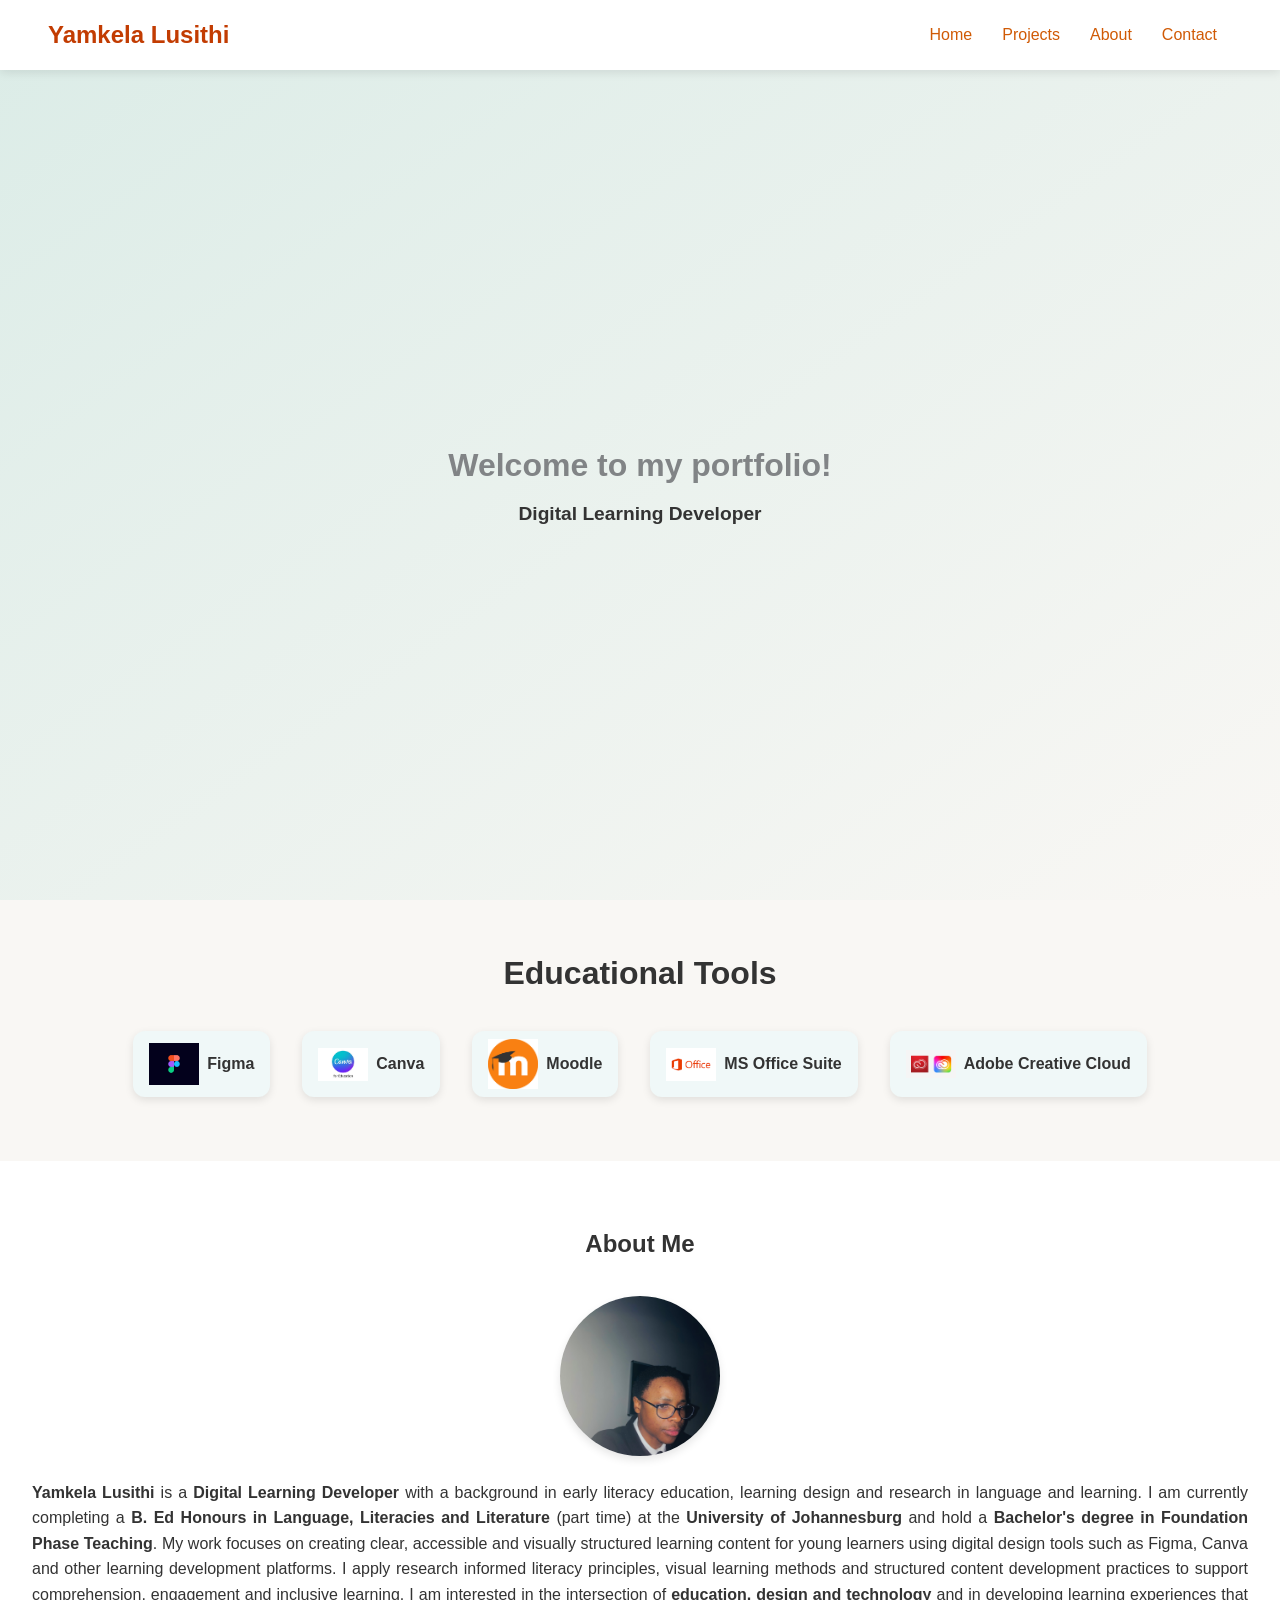
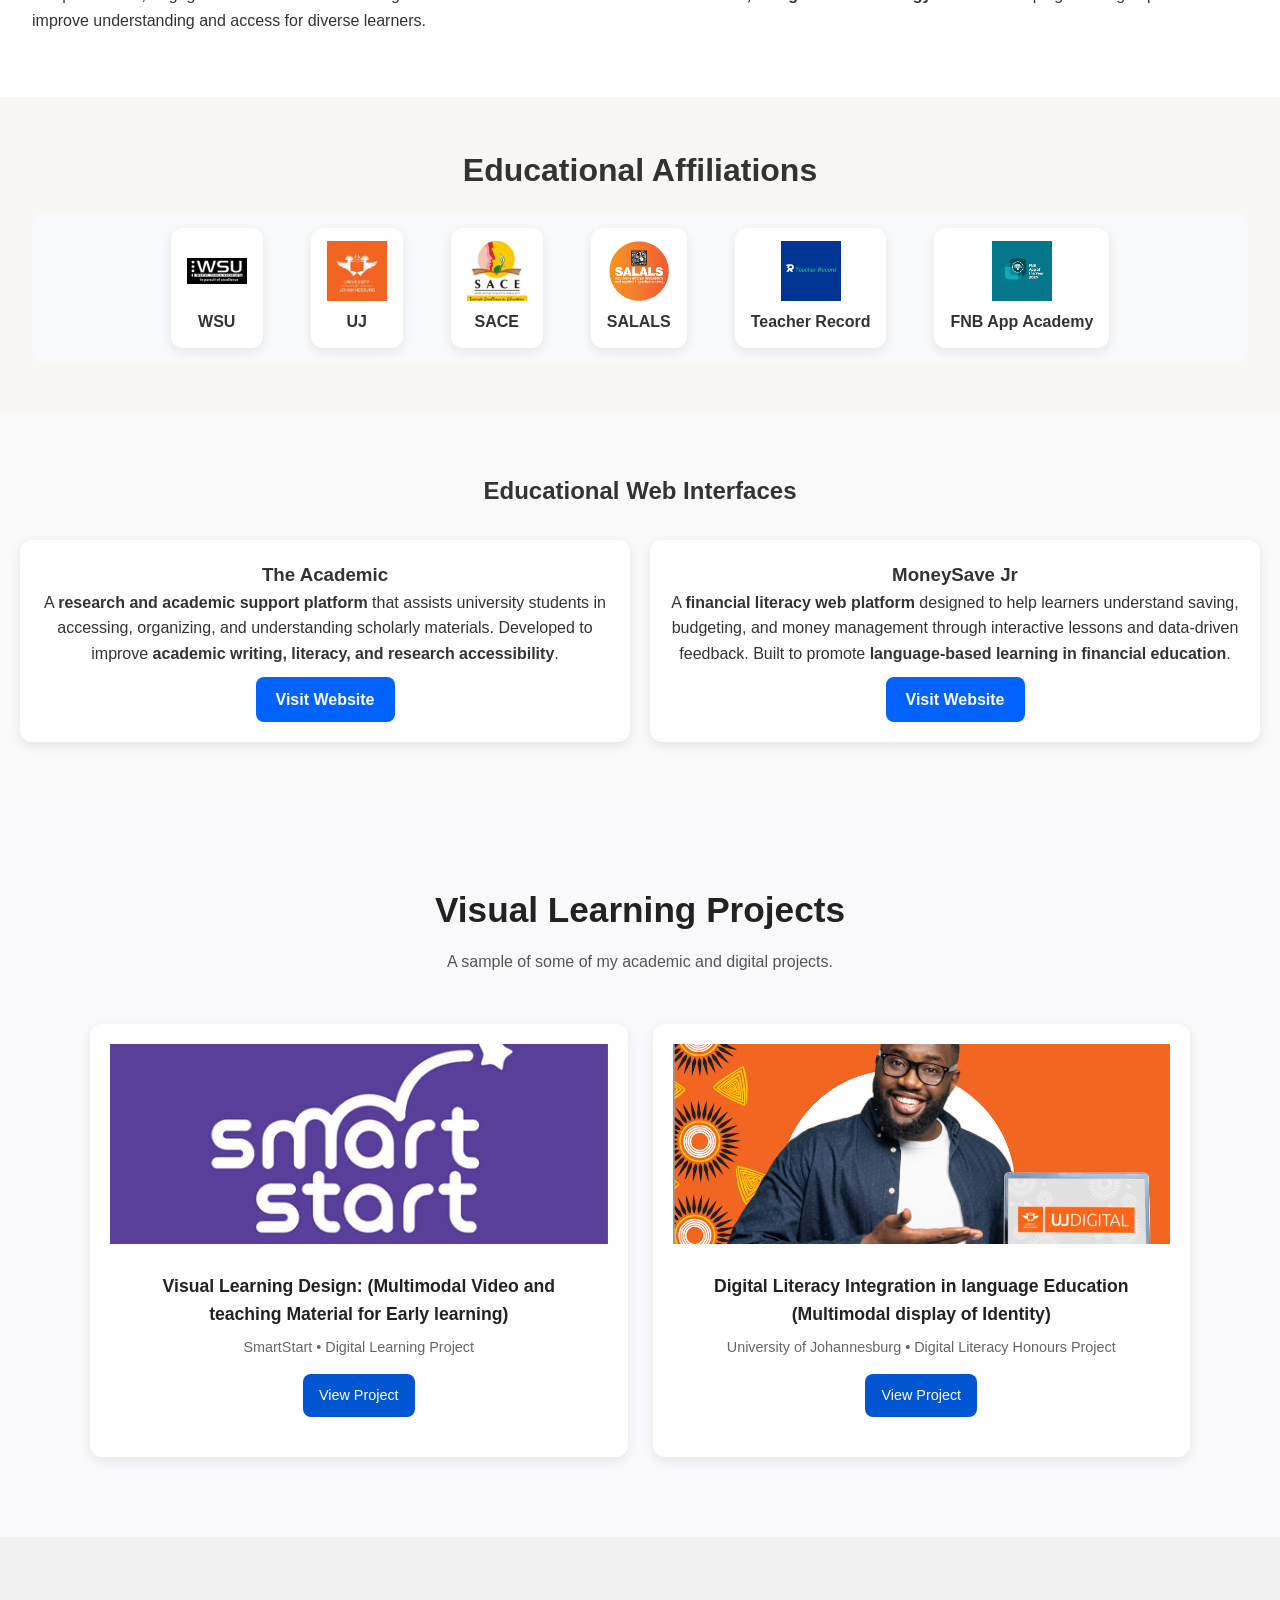
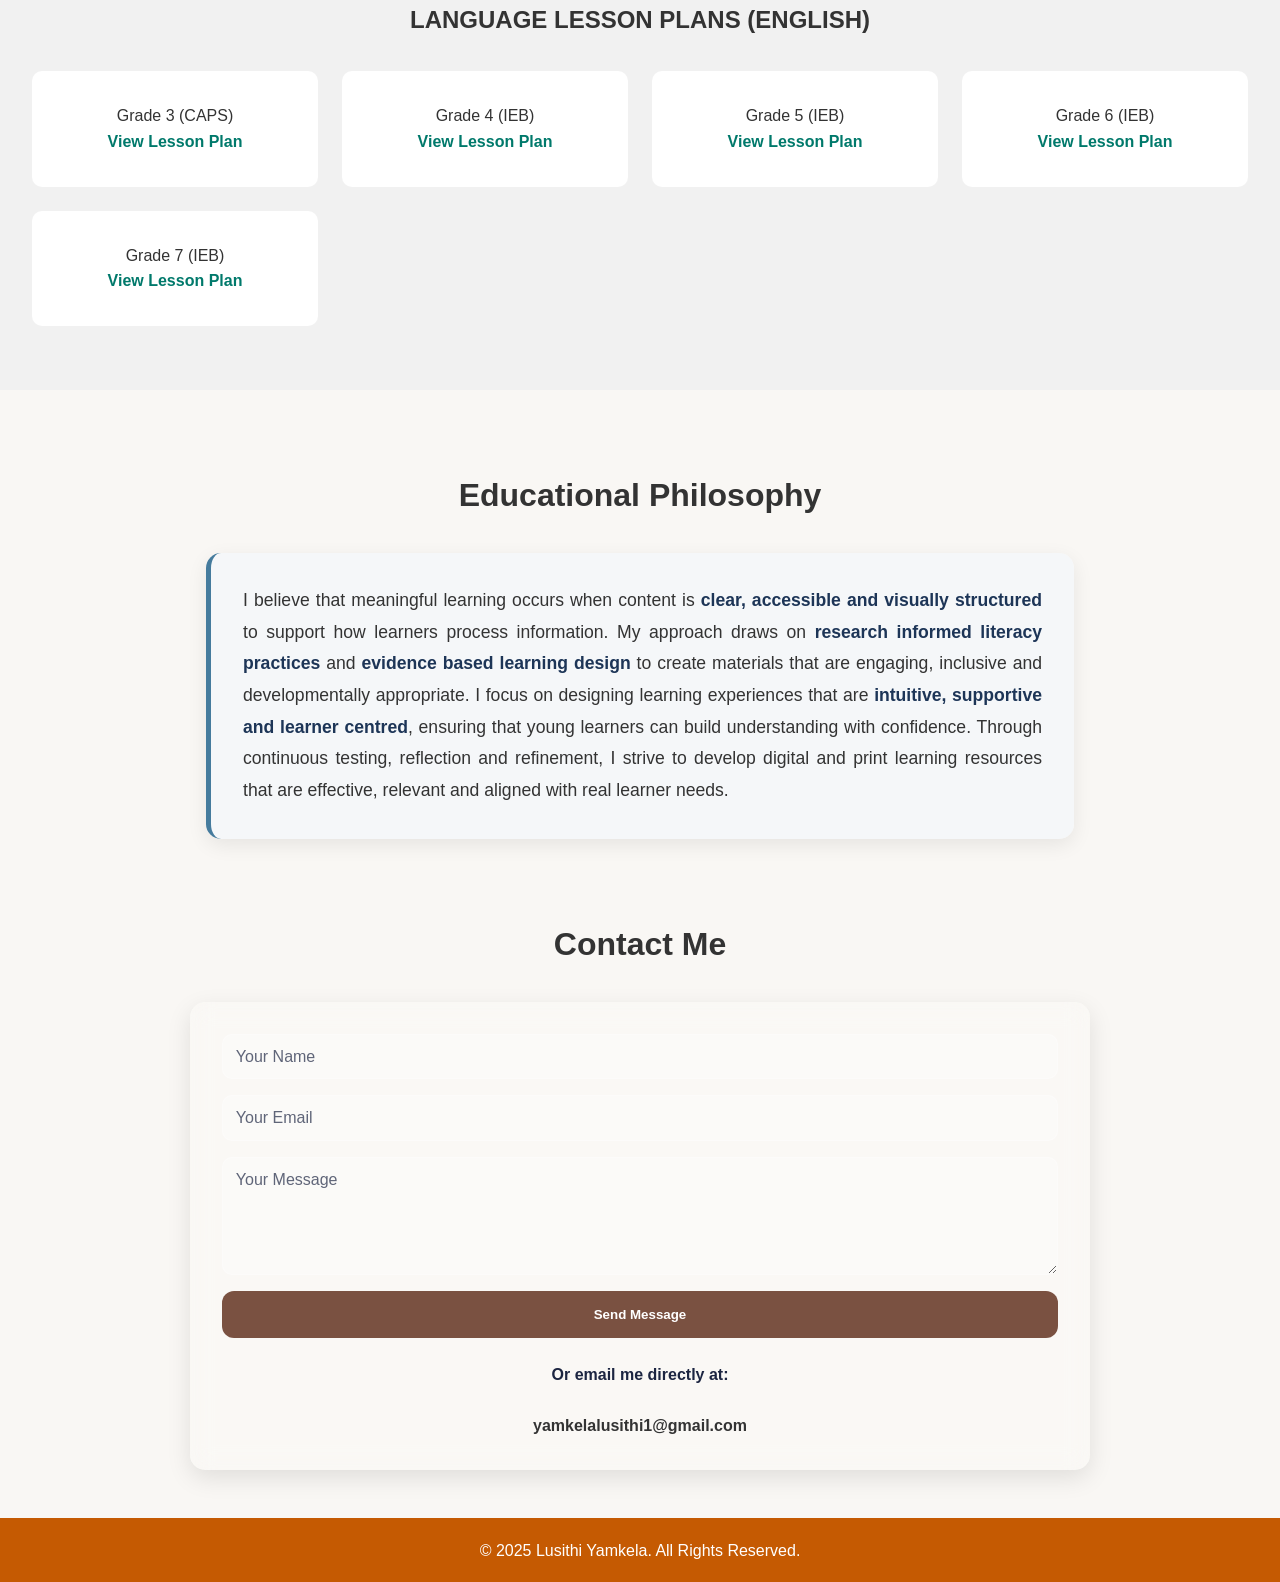
==== index.html @ 68c2f332 "Add files via upload" ====
<!DOCTYPE html>
<html lang="en">
<head>
  <meta charset="UTF-8" />
  <meta name="viewport" content="width=device-width, initial-scale=1.0" />
  <title>Yamkela | Portfolio</title>
  <link rel="stylesheet" href="style.css" />
</head>
<body>

<!-- Header -->
  <header>
    <h1 class="logo">Yamkela Lusithi</h1>
    <nav>
      <ul>
        <li><a href="#home">Home</a></li>
        <li><a href="#academic-work">Projects</a></li>
        <li><a href="#about">About</a></li>
        <li><a href="#contact">Contact</a></li>
      </ul>
    </nav>
  </header>

<!-- Landing Page -->
  <section id="home" class="hero">
    <div class="intro">
      <h2 class="typing-text"></h2>
      <h3 class="color-changing-text">
      <strong>Digital Learning Developer</strong> 
    </div>
  </section>

<!-- Tools -->
<section id="tools">
  <h2>Educational Tools</h2>
  <div class="marquee">
    <div class="tool"><img src="images/figma.png" alt="Edmodo"> Figma</div>
    <div class="tool"><img src="images/Canva logo.jpg" alt="Canva"> Canva</div>
    <div class="tool"><img src="images/Moodle logo.png" alt="Moodle"> Moodle</div>
    <div class="tool"><img src="images/Ms Office.png" alt="Google Classroom"> MS Office Suite</div>
    <div class="tool"><img src="images/Adobe logo.jpg" alt="Kahoot"> Adobe Creative Cloud</div>
   
  </div>
</section>

  <section id="about" class="about">
    <h2><strong>About Me</strong></h2>
    <div class="about-content">
      <img src="images/IMG_2164.jpg" alt="Your Profile Picture" class="profile-img" />
      <p><strong>Yamkela Lusithi</strong> is a <strong>Digital Learning Developer</strong> with a background in early literacy education, 
learning design and research in language and learning. I am currently completing a 
<strong>B. Ed Honours in Language, Literacies and Literature</strong> (part time) at the 
<strong>University of Johannesburg</strong> and hold a <strong>Bachelor's degree in Foundation Phase Teaching</strong>. 
My work focuses on creating clear, accessible and visually structured learning content for young learners using 
digital design tools such as Figma, Canva and other learning development platforms. I apply research informed 
literacy principles, visual learning methods and structured content development practices to support comprehension, 
engagement and inclusive learning. I am interested in the intersection of <strong>education, design and technology</strong> and 
in developing learning experiences that improve understanding and access for diverse learners.</p>


    </div>
  </section>

<!-- Schools & Certifications -->
<section id="schools">
  <h2>Educational Affiliations</h2>
  <div class="schools-marquee">
    <div class="school-item"><img src="images/WSU-Negative-Logo-convert-to-curves-scaled.jpg" alt="Walter Sisulu University"> WSU</div>
    <div class="school-item"><img src="images/university-of-johannesburg.webp" alt="University of Johannesburg"> UJ</div>
    <div class="school-item"><img src="images/South_African_Council_for_educator_image.jpeg" alt="Cisco Networking Academy"> SACE</div>
    <div class="school-item"><img src="images/SALALS-Button.webp" alt="AWS"> SALALS</div>
    <div class="school-item"><img src="images/Teacher-Record-TEFL-Online-Program-Logo.webp" alt="Teacher Record"> Teacher Record</div>
    <div class="school-item"><img src="images/FNB App Academy.png" alt="FNB App Academy"> FNB App Academy</div>

  </div>
</section>

<!-- Academic Web Projects -->
<section id="projects">
  <h2><strong>Educational Web Interfaces</strong></h2>
  <div class="projects-container">

    
    <div class="project-card">
      <h3>The Academic</h3>
      <p>
        A <strong>research and academic support platform</strong> that assists university students in 
        accessing, organizing, and understanding scholarly materials. 
        Developed to improve <strong>academic writing, literacy, and research accessibility</strong>.
      </p>
      <a href="https://yamkela4458.github.io/TheAcademics/" target="_blank" class="project-link">Visit Website</a>
    </div>

    <div class="project-card">
      <h3>MoneySave Jr</h3>
      <p>
        A <strong>financial literacy web platform</strong> designed to help learners understand saving, budgeting, 
        and money management through interactive lessons and data-driven feedback. 
        Built to promote <strong>language-based learning in financial education</strong>.
      </p>
      <a href="https://yamkela4458.github.io/MoneySave-Jr/" target="_blank" class="project-link">Visit Website</a>
    </div>

  </div>
</section>

<!-- Academic Work -->
<section id="academic-work" class="academic-section">
  <div class="container">
    <h2>Visual Learning Projects</h2>
    <p class="section-intro">A sample of some of my academic and digital projects.</p>

    <div class="projects-grid">
      <!-- Research Project 1 -->
      <div class="project-card">
        <img src="images/SmartStart Logo.jpg" alt="Research Essay Thumbnail">
        <div class="project-info">
          <h3>Visual Learning Design: (Multimodal Video and teaching Material for Early learning) </h3>
          <p>SmartStart • Digital Learning Project</p>
          
          <a href="https://drive.google.com/drive/folders/1bkVsmTOQL6CwbdrKukKHrqR-5eZeXtlB" target="_blank" class="view-btn">View Project</a>
        </div>
      </div>

      <!-- Research Project 2 -->
      <div class="project-card">
        <img src="images/Digital.png" alt="Digital Literacy Project Thumbnail">
        <div class="project-info">
          <h3>Digital Literacy Integration in language Education (Multimodal display of Identity)</h3>
          <p>University of Johannesburg • Digital Literacy Honours Project</p>
          <a href="Academic files/Lusithi, Submission of Multimodal Video Link.pdf" target="_blank" class="view-btn">View Project</a>
        </div>
      </div>

    </div>
  </div>
</section>


  <section id="lesson-plans" class="lesson-plans">
    <h2>LANGUAGE LESSON PLANS <strong>(ENGLISH)</strong> </h2>
    <div class="plans-grid">
      <div class="plan-card"><p>Grade 3 (CAPS)</p> <a href="lesson1.html">View Lesson Plan</a></div>
      <div class="plan-card"><p>Grade 4 (IEB)</p><a href="lesson2.html">View Lesson Plan</a></div>
      <div class="plan-card"><p>Grade 5 (IEB)</p><a href="lesson3.html">View Lesson Plan</a></div>
      <div class="plan-card"><p>Grade 6 (IEB)</p><a href="lesson4.html">View Lesson Plan</a></div>
      <div class="plan-card"><p>Grade 7 (IEB)</p><a href="lesson5.html">View Lesson Plan</a></div>
    </div>
  </section>

<!-- Philosophy -->
<section id="philosophy">
  <h2>Educational Philosophy</h2>
  <div class="philosophy-container">
    <p>
      I believe that meaningful learning occurs when content is <strong>clear, accessible and visually structured</strong> to support how learners process information. 
      My approach draws on <strong>research informed literacy practices</strong> and <strong>evidence based learning design</strong> to create materials that are engaging, inclusive and developmentally appropriate. 
      I focus on designing learning experiences that are <strong>intuitive, supportive and learner centred</strong>, ensuring that young learners can build understanding with confidence. 
      Through continuous testing, reflection and refinement, I strive to develop digital and print learning resources that are effective, relevant and aligned with real learner needs.
    </p>
  </div>
</section>


<!-- Contact -->
<section id="contact">
  <h2>Contact Me</h2>
  <div class="contact-container">
    <form>
      <input type="text" name="name" placeholder="Your Name" required>
      <input type="email" name="email" placeholder="Your Email" required>
      <textarea name="message" rows="5" placeholder="Your Message" required></textarea>
      <button type="submit">Send Message</button>
    </form>
    <p class="email-contact">Or email me directly at:</p>
  </br> 
    <p><strong>yamkelalusithi1@gmail.com</strong></p>
  </div>
</section>

  <footer>
    <p>&copy; 2025 Lusithi Yamkela. All Rights Reserved.</p>
  </footer>

    <script src="script.js"></script>
  </body>
</html>
---- style.css ----
* {
  margin: 0;
  padding: 0;
  box-sizing: border-box;
  font-family: "Poppins", sans-serif;
}

body {
  background-color: #f9f7f4;
  color: #333;
  line-height: 1.6;
}

header {
  position: fixed;
  top: 0;
  width: 100%;
  background: #fff;
  box-shadow: 0 2px 10px rgba(0,0,0,0.1);
  display: flex;
  justify-content: space-between;
  align-items: center;
  padding: 1rem 3rem;
  z-index: 1000;
}

header .logo {
  color: #c23c02;
  font-weight: 700;
  font-size: 1.5rem;
}

nav ul {
  display: flex;
  list-style: none;
}

nav ul li {
  margin: 0 15px;
}

nav ul li a {
  text-decoration: none;
  color: #d05a05;
  font-weight: 500;
  transition: color 0.3s ease;
}

nav ul li a:hover {
  color: #00796b;
}

.hero {
  display: flex;
  justify-content: center;
  align-items: center;
  height: 100vh;
  background: linear-gradient(to bottom right, #dbece7, #f9f7f4);
  text-align: center;
  padding-top: 70px;
}

.typing-text {
  font-size: 2rem;
  font-weight: 600;
  color: #818486;
  margin-bottom: 0.5rem;
}

.color-changing-text {
  font-size: 1.2rem;
  animation: colorChange 6s infinite;
}

@keyframes colorChange {
  0% { color: #00796b; }
  25% { color: #4caf50; }
  50% { color: #0288d1; }
  75% { color: #dc5506; }
  100% { color: #00796b; }
}

/* Tools */
#tools {
  max-width: 95%; 
  margin: 3rem auto;
  text-align: center;
}

#tools h2 {
  font-size: 2rem;
  margin-bottom: 1rem;
}

.marquee {
  display: flex;
  gap: 2rem;
  animation: moveRight 30s linear infinite;
  overflow: hidden;
  justify-content: center;
  align-items: center;
  padding: 1rem 0;
}

.marquee .tool {
  display: flex;
  align-items: center;
  gap: 0.5rem;
  background-color: #f0f8f8;
  padding: 0.5rem 1rem;
  border-radius: 12px;
  box-shadow: 0 3px 8px rgba(0,0,0,0.1);
  font-weight: 600;
  font-size: 1rem;
  flex: 0 0 auto; 
}

.marquee img {
  width: 50px;
  height: 50px;
  object-fit: contain;
}

@keyframes moveRight {
  0% { transform: translateX(-100%); }
  100% { transform: translateX(100%); }
}

@media (max-width: 600px) {
  .marquee {
    flex-wrap: wrap;   
    animation: none;  
    gap: 1rem;        
  }

  .marquee .tool {
    padding: 0.5rem;
    font-size: 0.85rem;
    min-width: 100px;  
  }

  .marquee img {
    width: 40px;
    height: 40px;
  }
}

.about {
  padding: 4rem 2rem;
  text-align: center;
  background: #fff;
}

.about-content {
  display: flex;
  flex-direction: column;
  align-items: center;
  margin-top: 2rem;
}

.about-content p{
    text-align: justify;
    font-family: Arial, Helvetica, sans-serif;
}

.profile-img {
  width: 160px;
  height: 160px;
  border-radius: 50%;
  margin-bottom: 1.5rem;
  object-fit: cover;
  box-shadow: 0 4px 8px rgba(0,0,0,0.1);
}

/* Schools */
#schools {
  max-width: 95%; 
  margin: 3rem auto;
  text-align: center;
}

#schools h2 {
  font-size: 2rem;
  margin-bottom: 1rem;
}

.schools-marquee {
  display: flex;
  gap: 3rem;
  animation: moveRight 25s linear infinite;
  overflow: hidden;
  justify-content: center;
  align-items: center;
  background-color: #f7f9fb;
  border-radius: 15px;
  padding: 1rem 0;
}

.school-item {
  display: flex;
  flex-direction: column;
  align-items: center;
  gap: 0.5rem;
  background-color: #ffffff;
  padding: 0.8rem 1rem;
  border-radius: 12px;
  box-shadow: 0 4px 12px rgba(0,0,0,0.08);
  font-weight: 600;
  font-size: 1rem;
  flex: 0 0 auto; 
  transition: transform 0.3s;
}

.school-item:hover {
  transform: scale(1.05);
}

.schools-marquee img {
  width: 60px;
  height: 60px;
  object-fit: contain;
}

@keyframes moveRight {
  0% { transform: translateX(100%); }
  100% { transform: translateX(-100%); }
}

@media (max-width: 600px) {
  .schools-marquee {
    flex-wrap: wrap;  
    animation: none;  
    gap: 1rem;        
  }

  .school-item {
    padding: 0.5rem;
    font-size: 0.85rem;
    min-width: 100px; 
  }

  .schools-marquee img {
    width: 40px;
    height: 40px;
  }
}

.lesson-plans {
  background: #f1f1f1;
  padding: 4rem 2rem;
  text-align: center;
}

.plans-grid {
  display: grid;
  grid-template-columns: repeat(auto-fit, minmax(250px, 1fr));
  gap: 1.5rem;
  margin-top: 2rem;
}

.plan-card {
  background: #fff;
  padding: 2rem;
  border-radius: 10px;
  transition: transform 0.3s ease, box-shadow 0.3s ease;
}

.plan-card:hover {
  transform: translateY(-5px);
  box-shadow: 0 4px 12px rgba(0,0,0,0.1);
}

.plan-card a {
  text-decoration: none;
  color: #00796b;
  font-weight: 600;
}

#projects {
  padding: 60px 20px;
  background-color: #f9f9f9;
  text-align: center;
}

.projects-container {
  display: grid;
  grid-template-columns: repeat(auto-fit, minmax(300px, 1fr));
  gap: 20px;
  margin-top: 30px;
}

.project-card {
  background: #fff;
  border-radius: 12px;
  box-shadow: 0 4px 8px rgba(0,0,0,0.1);
  padding: 20px;
  transition: transform 0.2s ease;
}

.project-card:hover {
  transform: translateY(-5px);
}

.project-link {
  display: inline-block;
  margin-top: 10px;
  padding: 10px 20px;
  background: #0062ff;
  color: white;
  border-radius: 8px;
  text-decoration: none;
  font-weight: bold;
}

/* Academic Section */
.academic-section {
  background-color: #f9f9fb;
  padding: 80px 20px;
  font-family: 'Poppins', sans-serif;
}

.academic-section .container {
  max-width: 1100px;
  margin: 0 auto;
  text-align: center;
}

.academic-section h2 {
  font-size: 2.2rem;
  color: #222;
  margin-bottom: 10px;
  font-weight: 600;
}

.section-intro {
  font-size: 1rem;
  color: #555;
  margin-bottom: 50px;
}

.projects-grid {
  display: grid;
  grid-template-columns: repeat(auto-fit, minmax(300px, 1fr));
  gap: 25px;
}

.project-card {
  background-color: #fff;
  border-radius: 12px;
  overflow: hidden;
  box-shadow: 0 4px 12px rgba(0,0,0,0.08);
  transition: transform 0.3s ease, box-shadow 0.3s ease;
}

.project-card:hover {
  transform: translateY(-8px);
  box-shadow: 0 8px 20px rgba(0,0,0,0.12);
}

.project-card img {
  width: 100%;
  height: 200px;
  object-fit: cover;
}

.project-info {
  padding: 20px;
}

.project-info h3 {
  font-size: 1.1rem;
  color: #222;
  margin-bottom: 8px;
}

.project-info p {
  font-size: 0.9rem;
  color: #666;
  margin-bottom: 15px;
}

.view-btn {
  display: inline-block;
  background-color: #0056d2;
  color: #fff;
  padding: 10px 16px;
  border-radius: 8px;
  text-decoration: none;
  font-size: 0.9rem;
  transition: background-color 0.3s ease;
}

.view-btn:hover {
  background-color: #003c9e;
}


.project-link:hover {
  background: #8e8c89;
}

/* Teaching Philosophy */
#philosophy {
  max-width: 900px;
  margin: 3rem auto;
  text-align: center;
  padding: 2rem 1rem;
}

#philosophy h2 {
  font-size: 2rem;
  margin-bottom: 2rem;
}

.philosophy-container {
  background: rgba(245, 248, 250, 0.9);
  border-left: 5px solid #457b9d;
  padding: 2rem;
  border-radius: 15px;
  box-shadow: 0 6px 20px rgba(0,0,0,0.08);
}

.philosophy-container p {
  font-size: 1.1rem;
  line-height: 1.8;
  text-align: justify;
}

.philosophy-container strong {
  color: #1d3557;
}

/* Contact */
#contact {
  max-width: 900px;
  margin: 3rem auto;
  text-align: center;
}

#contact h2 {
  font-size: 2rem;
  margin-bottom: 2rem;
}

.contact-container {
  background: rgba(255, 255, 255, 0.15);
  backdrop-filter: blur(12px);
  border-radius: 15px;
  padding: 2rem;
  box-shadow: 0 8px 25px rgba(0,0,0,0.1);
}

#contact form {
  display: flex;
  flex-direction: column;
  gap: 1rem;
}

#contact input, #contact textarea {
  padding: 0.8rem;
  border-radius: 10px;
  border: 1px solid rgba(255,255,255,0.3);
  background: rgba(255,255,255,0.25);
  color: #1c2541;
  font-size: 1rem;
  outline: none;
  transition: 0.3s;
}

#contact input::placeholder, #contact textarea::placeholder {
  color: rgba(28, 37, 65, 0.7);
}

#contact input:focus, #contact textarea:focus {
  border: 1px solid #457b9d;
  background: rgba(255,255,255,0.35);
}

#contact button {
  padding: 1rem;
  background-color: rgba(91, 39, 20, 0.8);
  color: #fff;
  border: none;
  border-radius: 12px;
  font-weight: bold;
  cursor: pointer;
  transition: background-color 0.3s, transform 0.3s;
}

#contact button:hover {
  background-color: rgb(112, 116, 118);
  transform: translateY(-2px);
}

.email-contact {
  margin-top: 1.5rem;
  font-weight: bold;
  color: #1c2541;
}

footer {
  background: #c55a02;
  color: #fff;
  text-align: center;
  padding: 1.2rem 0;
}

@media (max-width: 768px) {
  header {
    flex-direction: column;
    padding: 1rem;
  }

  nav ul {
    flex-direction: column;
    align-items: center;
  }

  nav ul li {
    margin: 10px 0;
  }
}
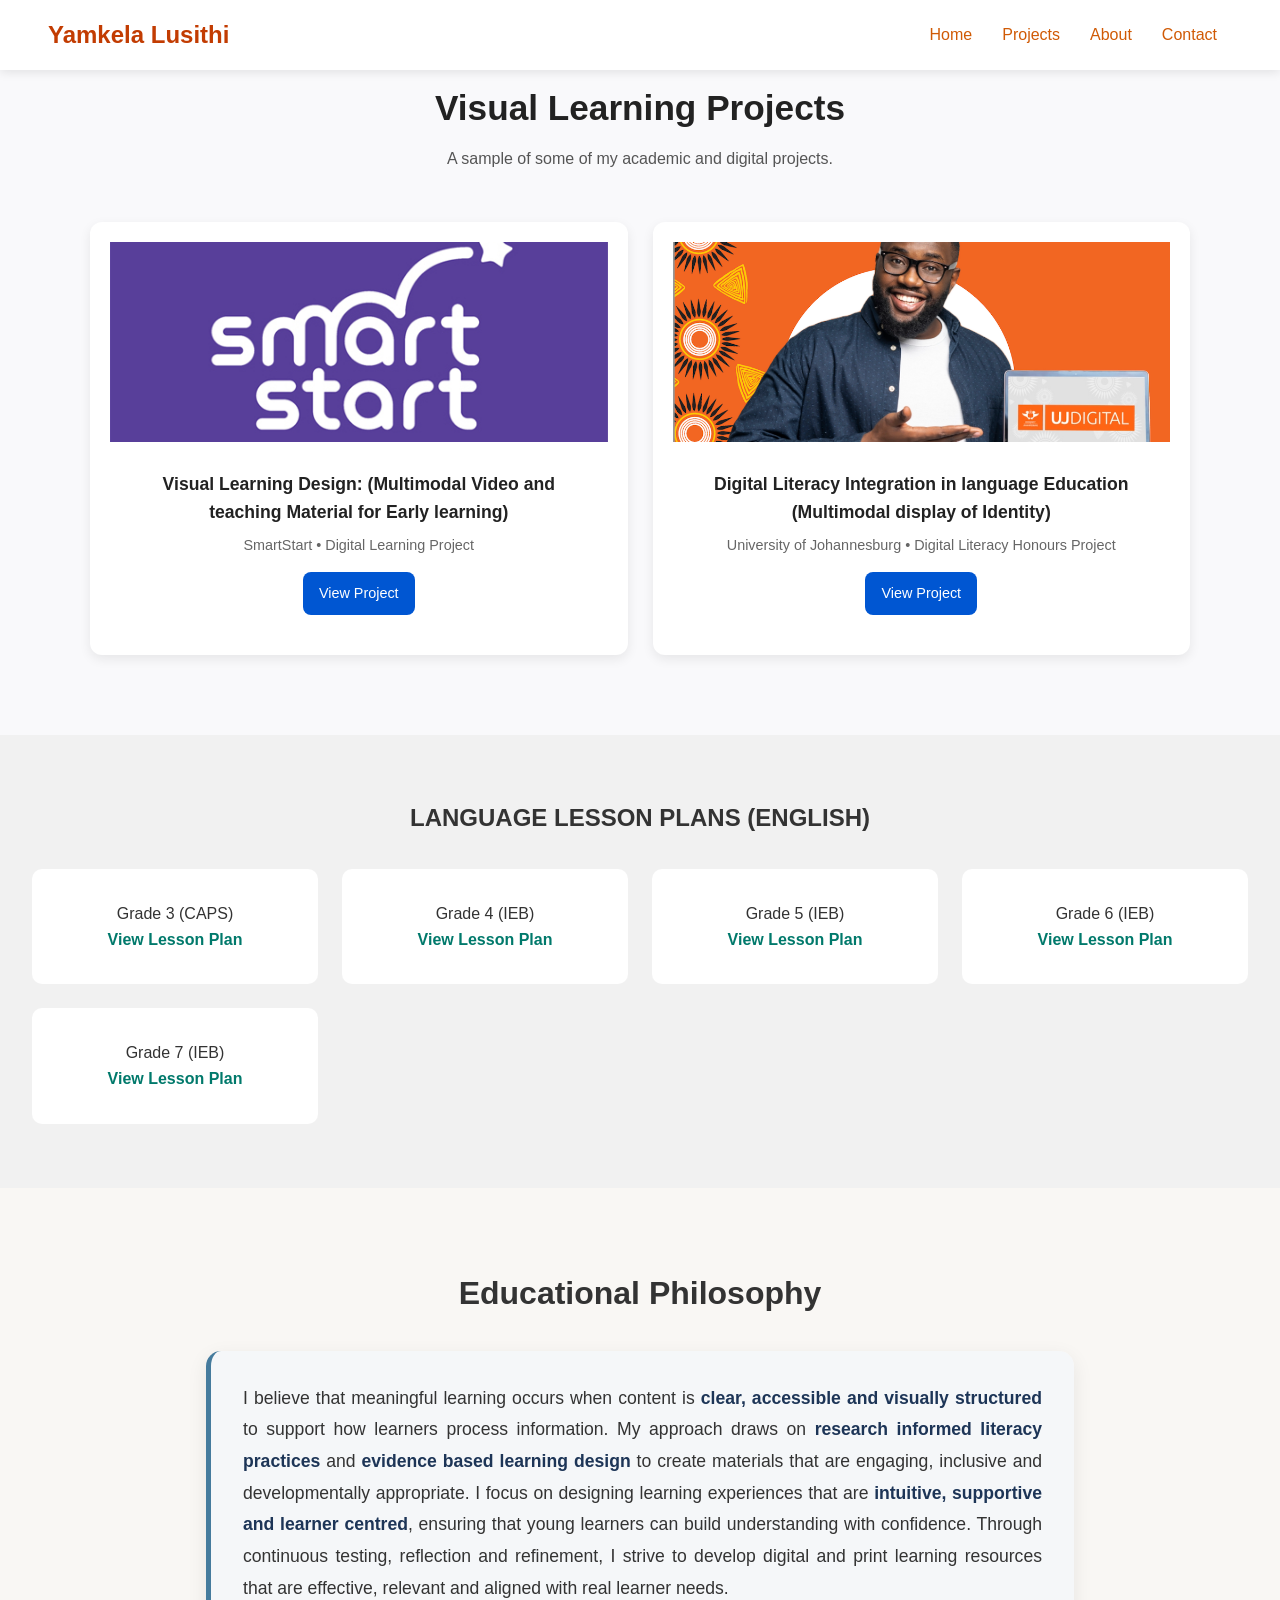
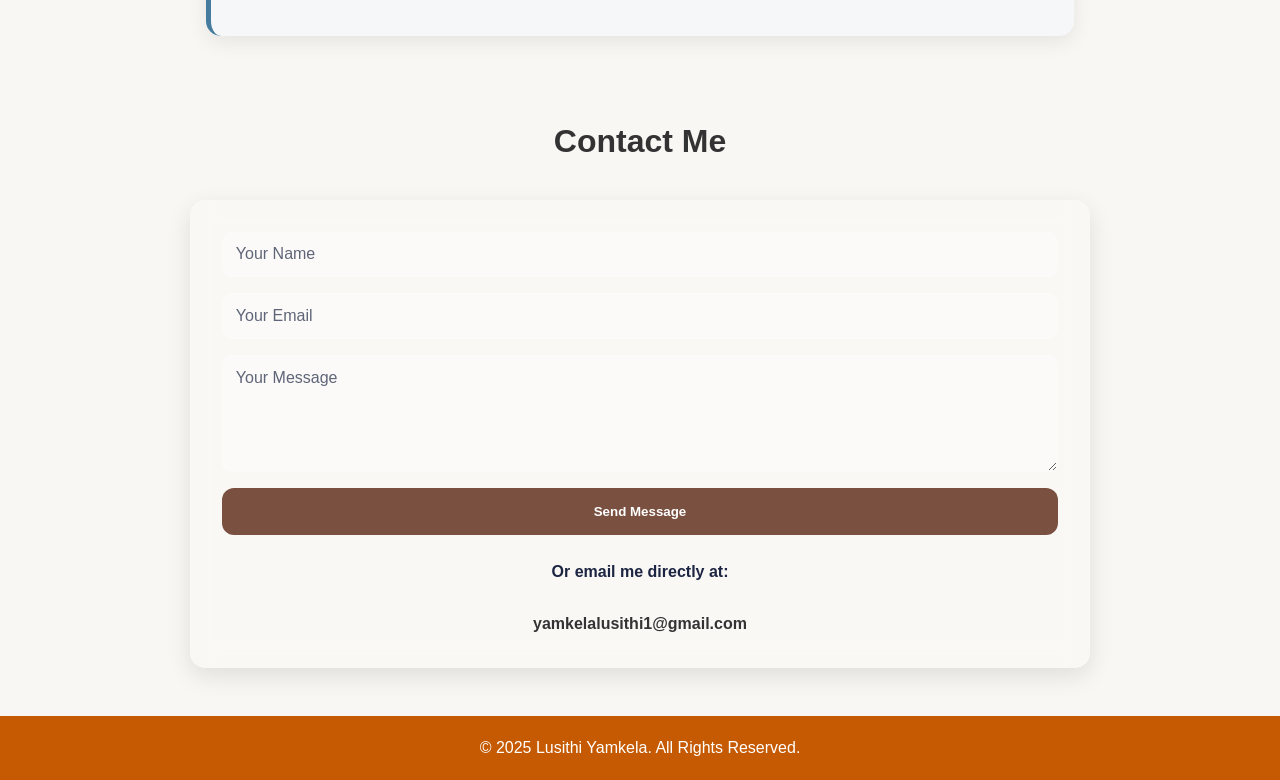
==== commit d4c0a960: "Revise index.html for updated content and structure" ====
--- a/index.html
+++ b/index.html
@@ -3,7 +3,7 @@
 <head>
   <meta charset="UTF-8" />
   <meta name="viewport" content="width=device-width, initial-scale=1.0" />
-  <title>Yamkela | Portfolio</title>
+  <title>Yamkela | VisuAL Learning Design</title>
   <link rel="stylesheet" href="style.css" />
 </head>
 <body>
@@ -20,89 +20,6 @@
       </ul>
     </nav>
   </header>
-
-<!-- Landing Page -->
-  <section id="home" class="hero">
-    <div class="intro">
-      <h2 class="typing-text"></h2>
-      <h3 class="color-changing-text">
-      <strong>Digital Learning Developer</strong> 
-    </div>
-  </section>
-
-<!-- Tools -->
-<section id="tools">
-  <h2>Educational Tools</h2>
-  <div class="marquee">
-    <div class="tool"><img src="images/figma.png" alt="Edmodo"> Figma</div>
-    <div class="tool"><img src="images/Canva logo.jpg" alt="Canva"> Canva</div>
-    <div class="tool"><img src="images/Moodle logo.png" alt="Moodle"> Moodle</div>
-    <div class="tool"><img src="images/Ms Office.png" alt="Google Classroom"> MS Office Suite</div>
-    <div class="tool"><img src="images/Adobe logo.jpg" alt="Kahoot"> Adobe Creative Cloud</div>
-   
-  </div>
-</section>
-
-  <section id="about" class="about">
-    <h2><strong>About Me</strong></h2>
-    <div class="about-content">
-      <img src="images/IMG_2164.jpg" alt="Your Profile Picture" class="profile-img" />
-      <p><strong>Yamkela Lusithi</strong> is a <strong>Digital Learning Developer</strong> with a background in early literacy education, 
-learning design and research in language and learning. I am currently completing a 
-<strong>B. Ed Honours in Language, Literacies and Literature</strong> (part time) at the 
-<strong>University of Johannesburg</strong> and hold a <strong>Bachelor's degree in Foundation Phase Teaching</strong>. 
-My work focuses on creating clear, accessible and visually structured learning content for young learners using 
-digital design tools such as Figma, Canva and other learning development platforms. I apply research informed 
-literacy principles, visual learning methods and structured content development practices to support comprehension, 
-engagement and inclusive learning. I am interested in the intersection of <strong>education, design and technology</strong> and 
-in developing learning experiences that improve understanding and access for diverse learners.</p>
-
-
-    </div>
-  </section>
-
-<!-- Schools & Certifications -->
-<section id="schools">
-  <h2>Educational Affiliations</h2>
-  <div class="schools-marquee">
-    <div class="school-item"><img src="images/WSU-Negative-Logo-convert-to-curves-scaled.jpg" alt="Walter Sisulu University"> WSU</div>
-    <div class="school-item"><img src="images/university-of-johannesburg.webp" alt="University of Johannesburg"> UJ</div>
-    <div class="school-item"><img src="images/South_African_Council_for_educator_image.jpeg" alt="Cisco Networking Academy"> SACE</div>
-    <div class="school-item"><img src="images/SALALS-Button.webp" alt="AWS"> SALALS</div>
-    <div class="school-item"><img src="images/Teacher-Record-TEFL-Online-Program-Logo.webp" alt="Teacher Record"> Teacher Record</div>
-    <div class="school-item"><img src="images/FNB App Academy.png" alt="FNB App Academy"> FNB App Academy</div>
-
-  </div>
-</section>
-
-<!-- Academic Web Projects -->
-<section id="projects">
-  <h2><strong>Educational Web Interfaces</strong></h2>
-  <div class="projects-container">
-
-    
-    <div class="project-card">
-      <h3>The Academic</h3>
-      <p>
-        A <strong>research and academic support platform</strong> that assists university students in 
-        accessing, organizing, and understanding scholarly materials. 
-        Developed to improve <strong>academic writing, literacy, and research accessibility</strong>.
-      </p>
-      <a href="https://yamkela4458.github.io/TheAcademics/" target="_blank" class="project-link">Visit Website</a>
-    </div>
-
-    <div class="project-card">
-      <h3>MoneySave Jr</h3>
-      <p>
-        A <strong>financial literacy web platform</strong> designed to help learners understand saving, budgeting, 
-        and money management through interactive lessons and data-driven feedback. 
-        Built to promote <strong>language-based learning in financial education</strong>.
-      </p>
-      <a href="https://yamkela4458.github.io/MoneySave-Jr/" target="_blank" class="project-link">Visit Website</a>
-    </div>
-
-  </div>
-</section>
 
 <!-- Academic Work -->
 <section id="academic-work" class="academic-section">
@@ -184,4 +101,4 @@
 
     <script src="script.js"></script>
   </body>
-</html>+</html>
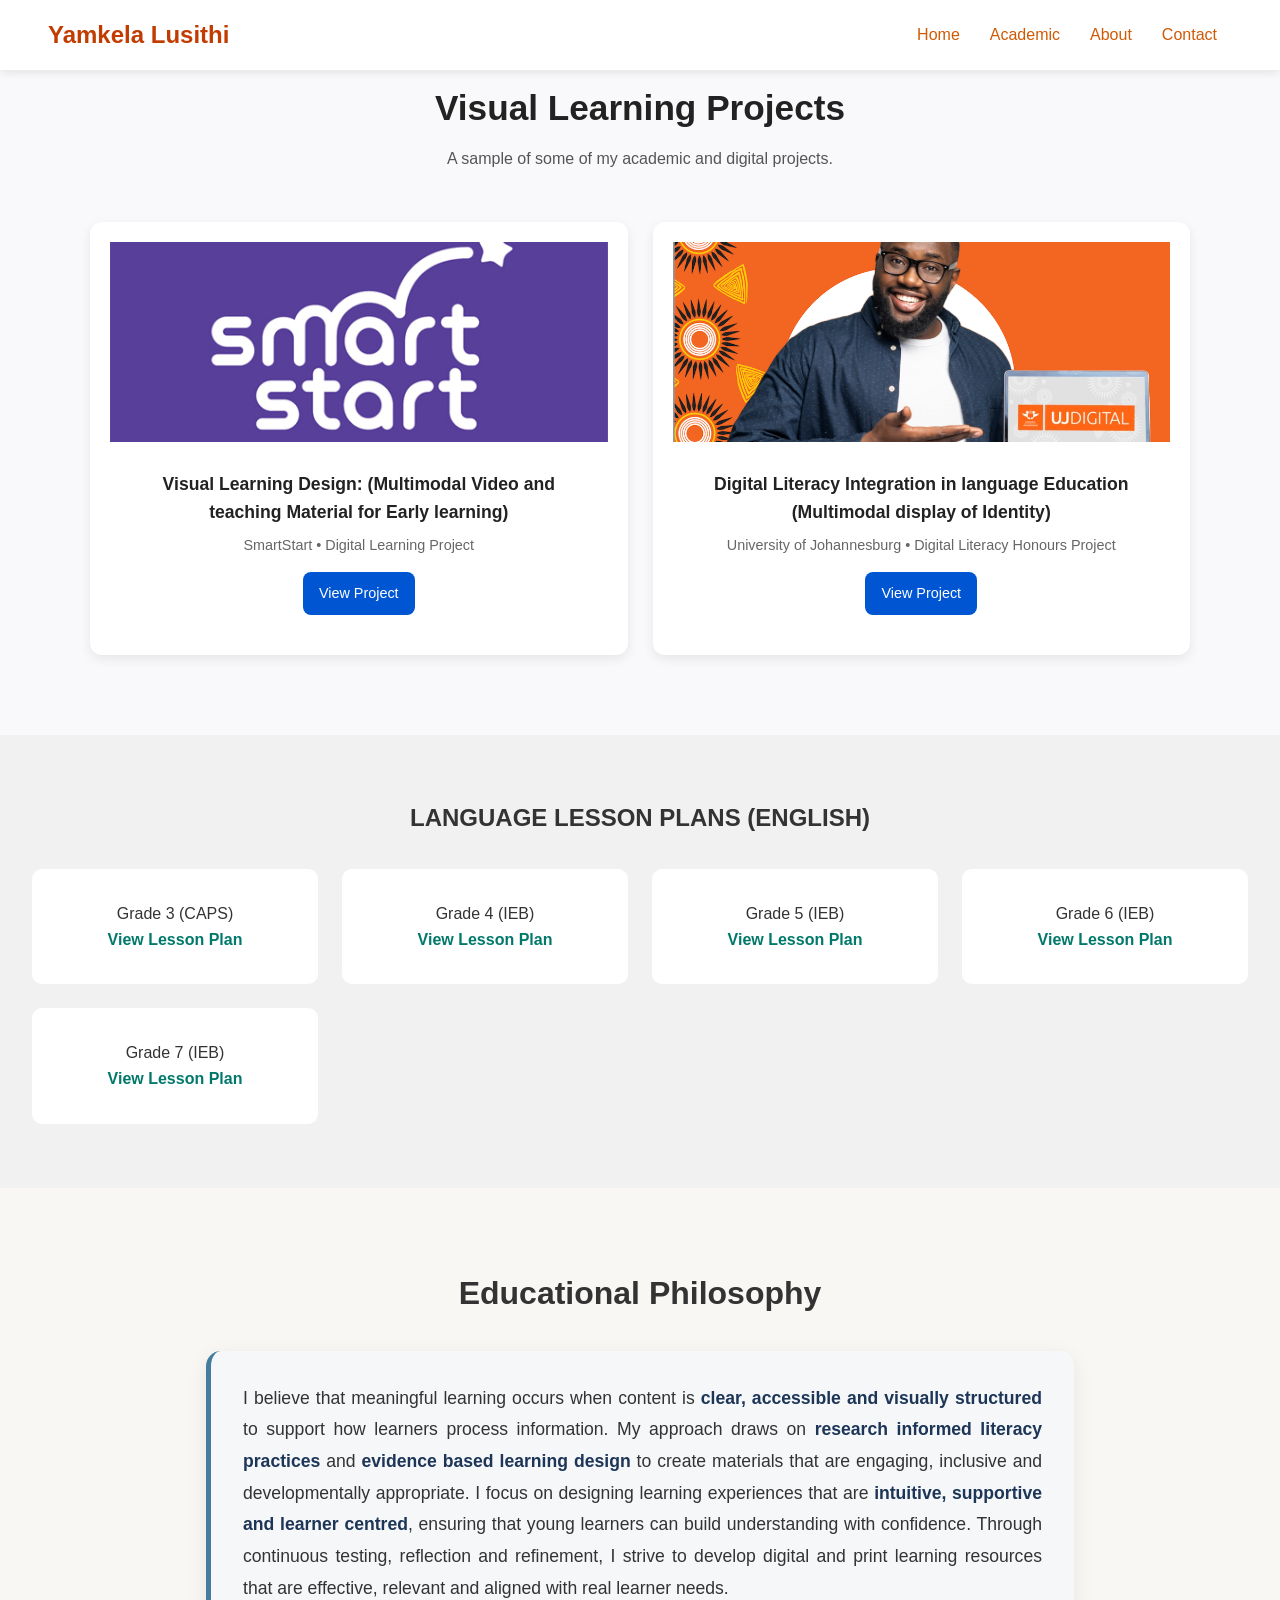
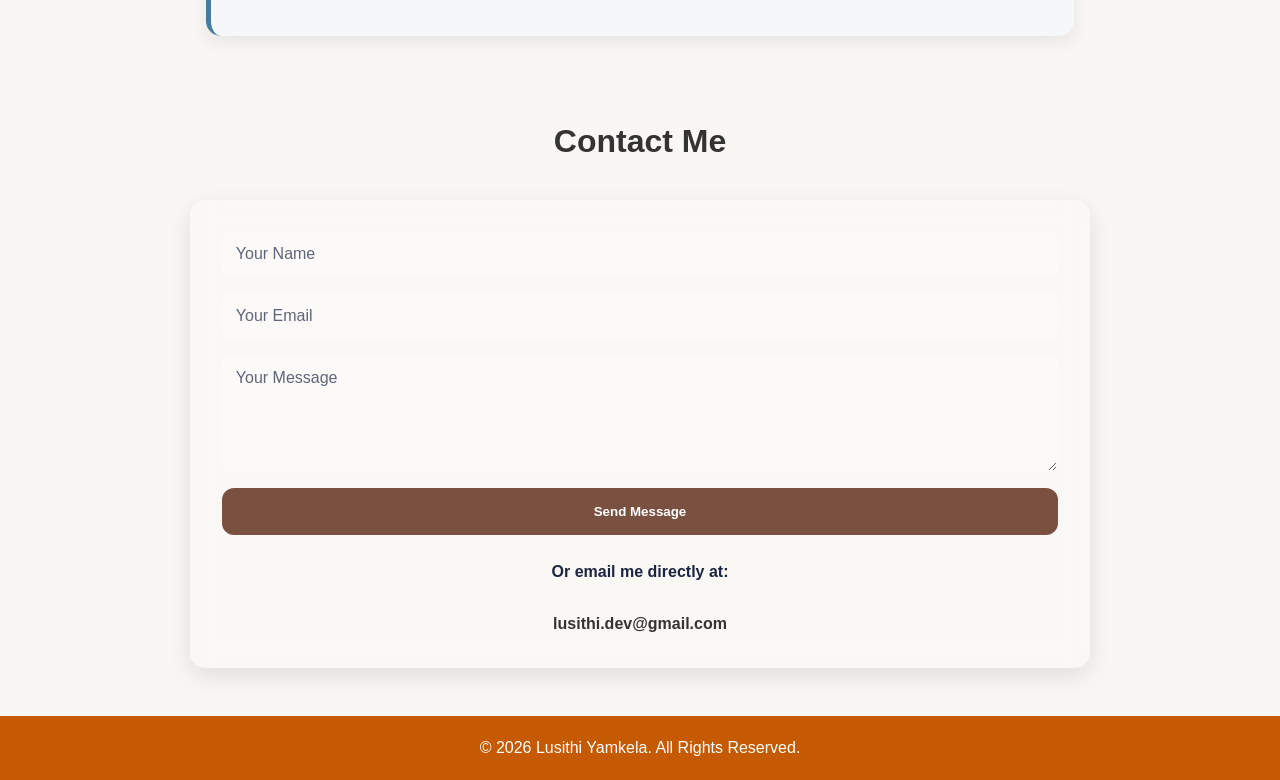
==== commit db1f3605: "Modify project links and contact information Updated project links and contact email in index.html." ====
--- a/index.html
+++ b/index.html
@@ -14,8 +14,8 @@
     <nav>
       <ul>
         <li><a href="#home">Home</a></li>
-        <li><a href="#academic-work">Projects</a></li>
-        <li><a href="#about">About</a></li>
+        <li><a href="#academic-work">Academic</a></li>
+        <li><a href="#philosophy">About</a></li>
         <li><a href="#contact">Contact</a></li>
       </ul>
     </nav>
@@ -91,12 +91,12 @@
     </form>
     <p class="email-contact">Or email me directly at:</p>
   </br> 
-    <p><strong>yamkelalusithi1@gmail.com</strong></p>
+    <p><strong>lusithi.dev@gmail.com</strong></p>
   </div>
 </section>
 
   <footer>
-    <p>&copy; 2025 Lusithi Yamkela. All Rights Reserved.</p>
+    <p>&copy; 2026 Lusithi Yamkela. All Rights Reserved.</p>
   </footer>
 
     <script src="script.js"></script>
